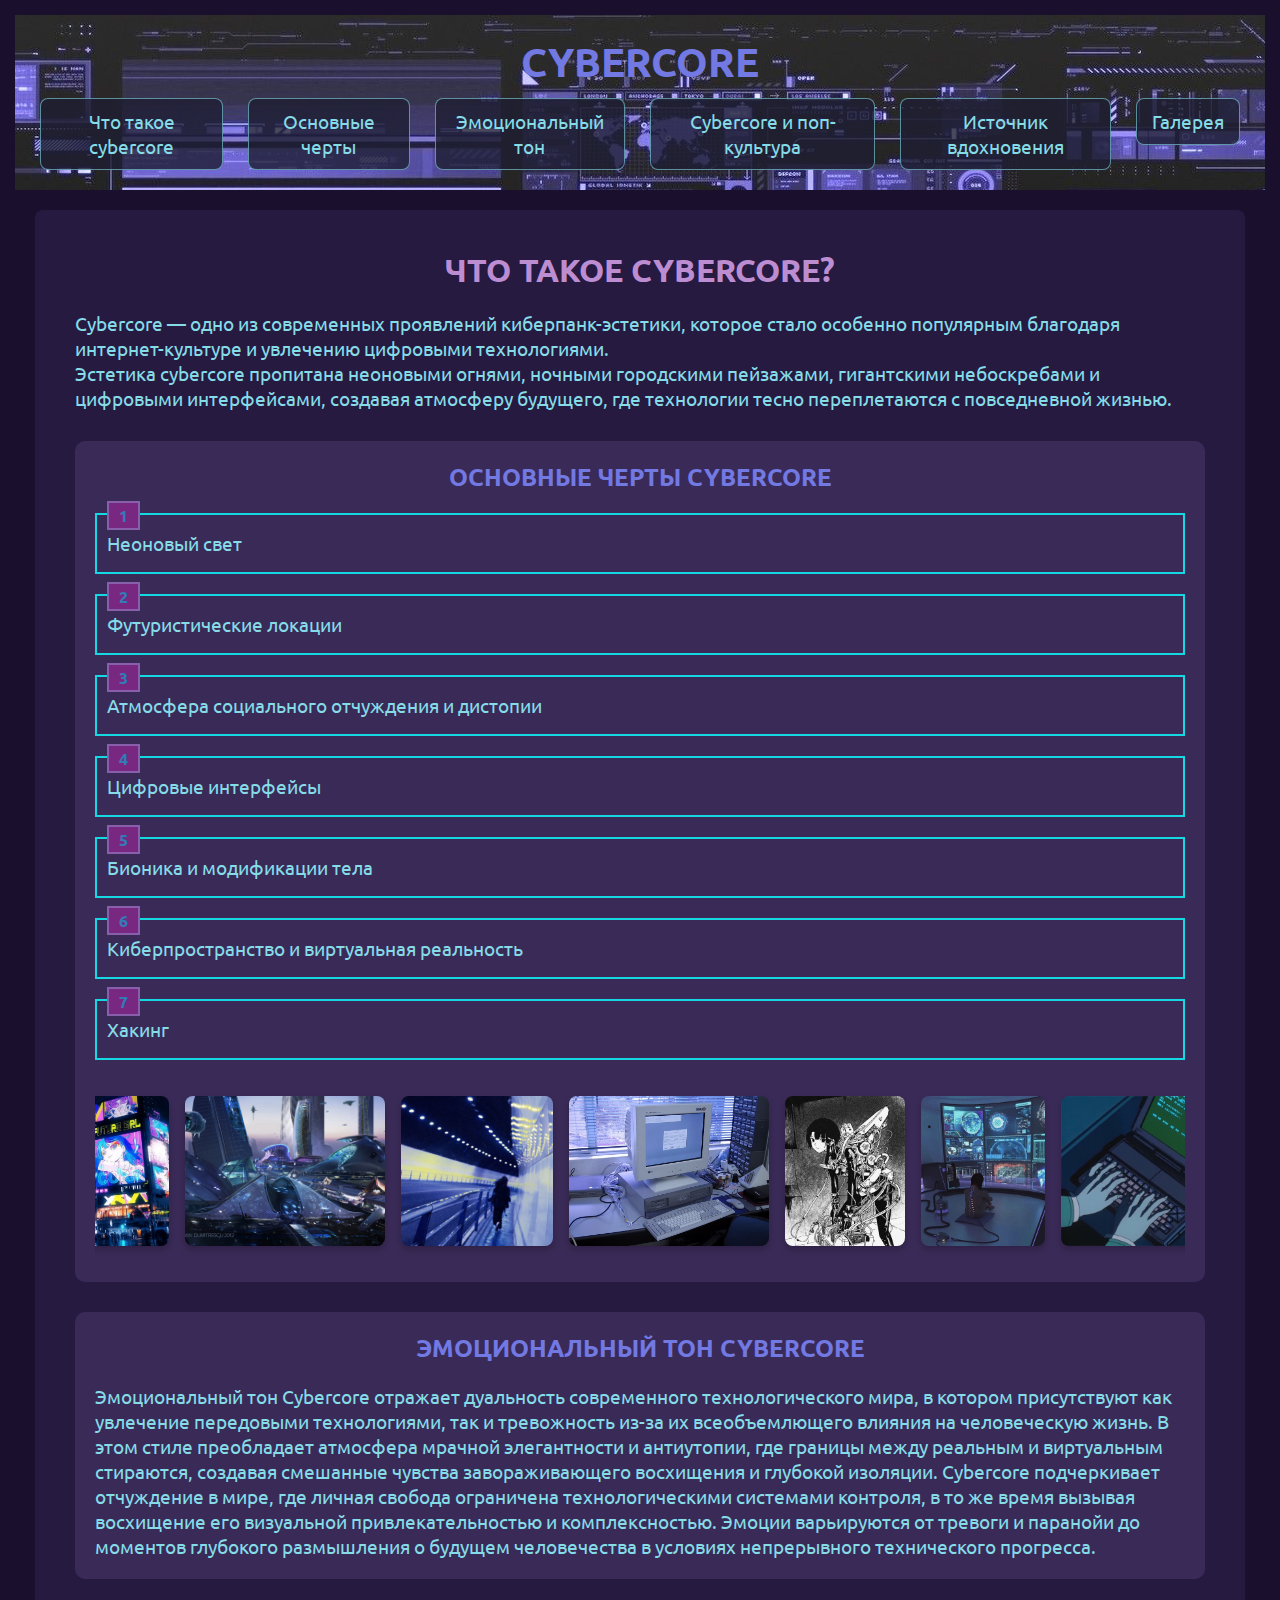
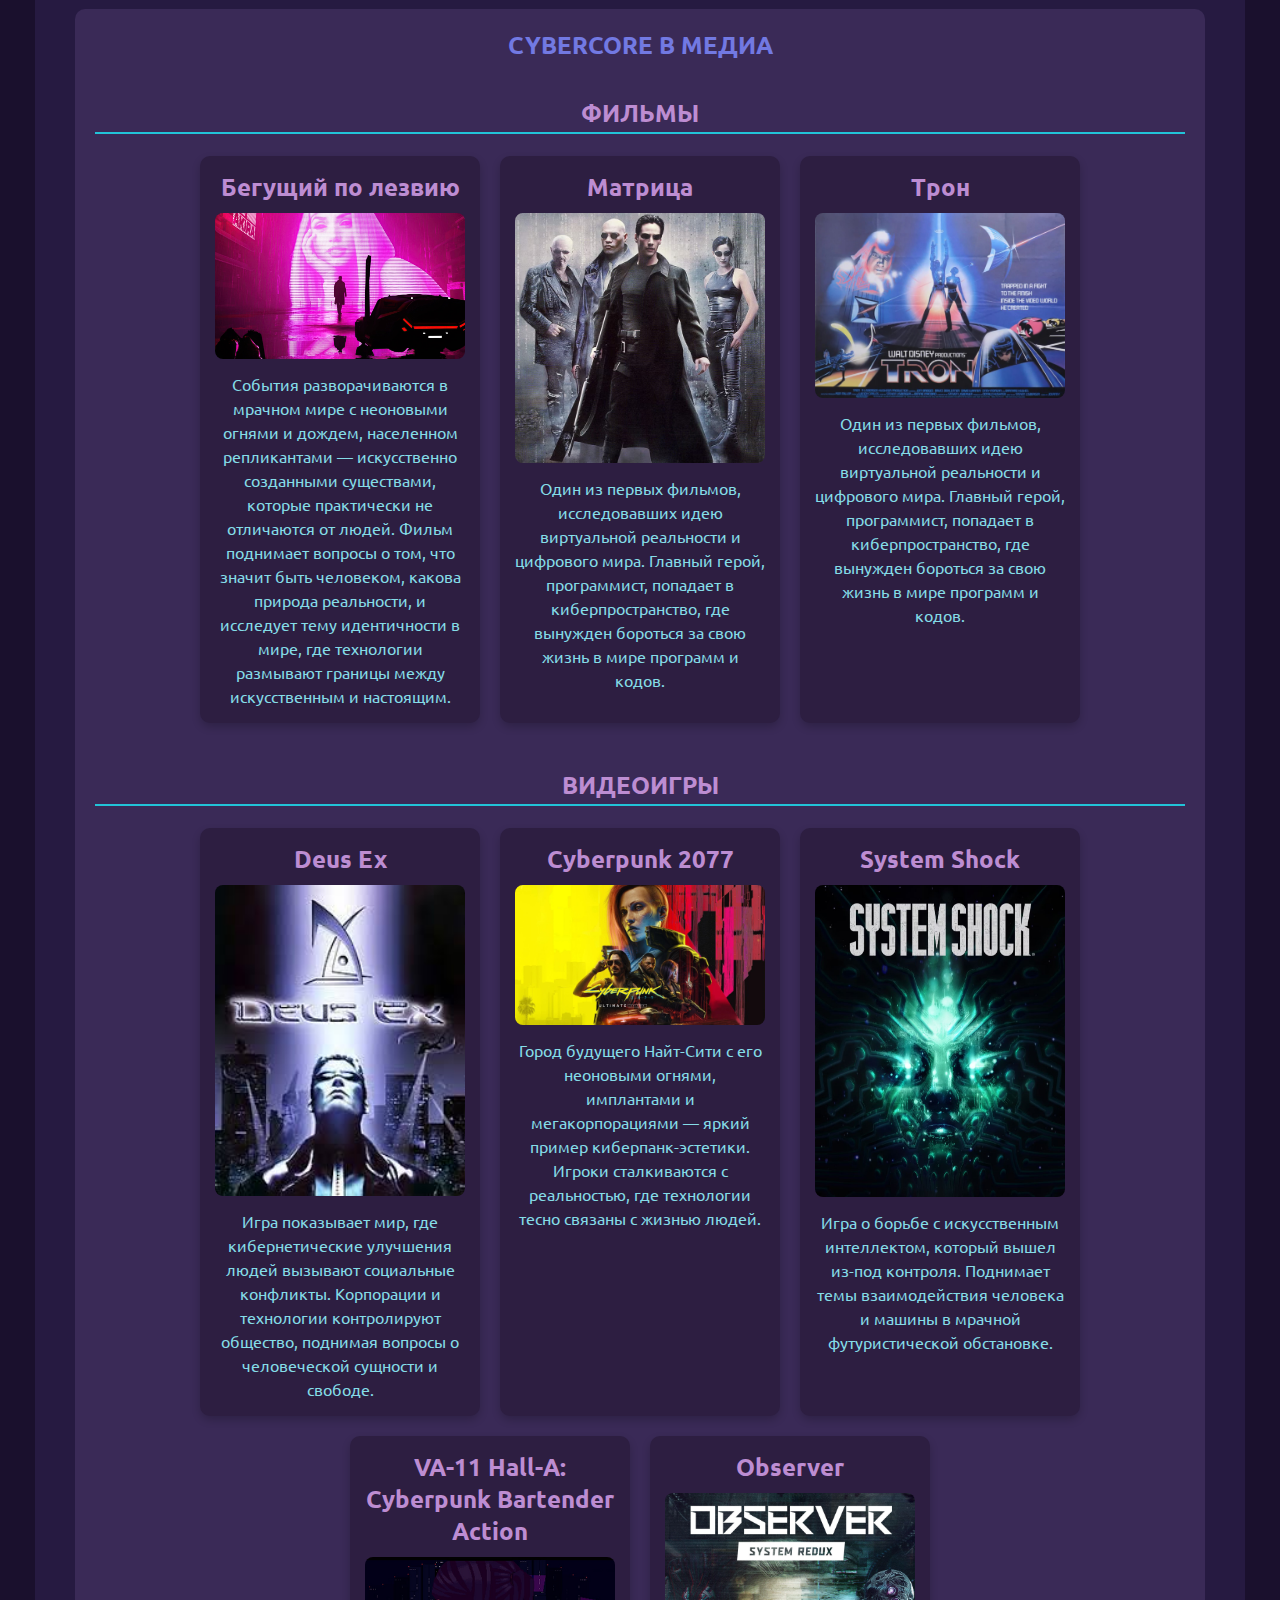
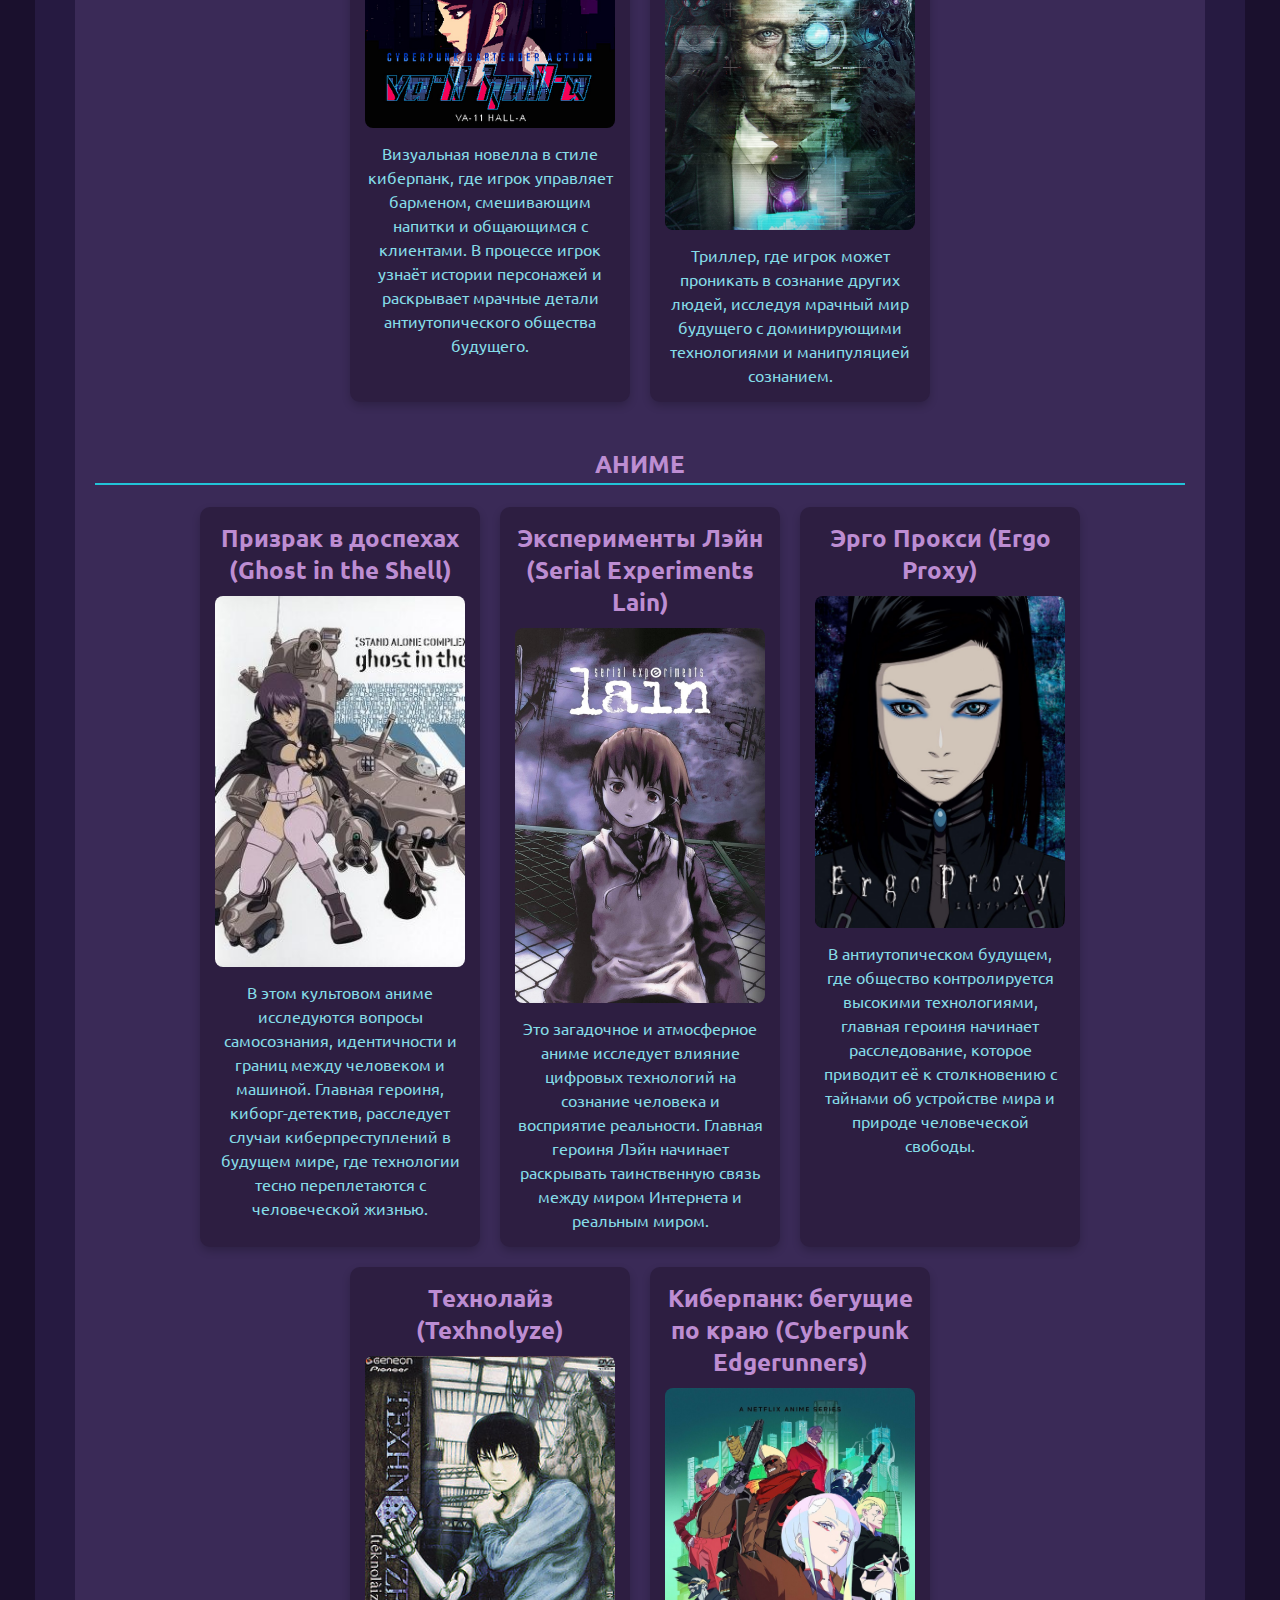
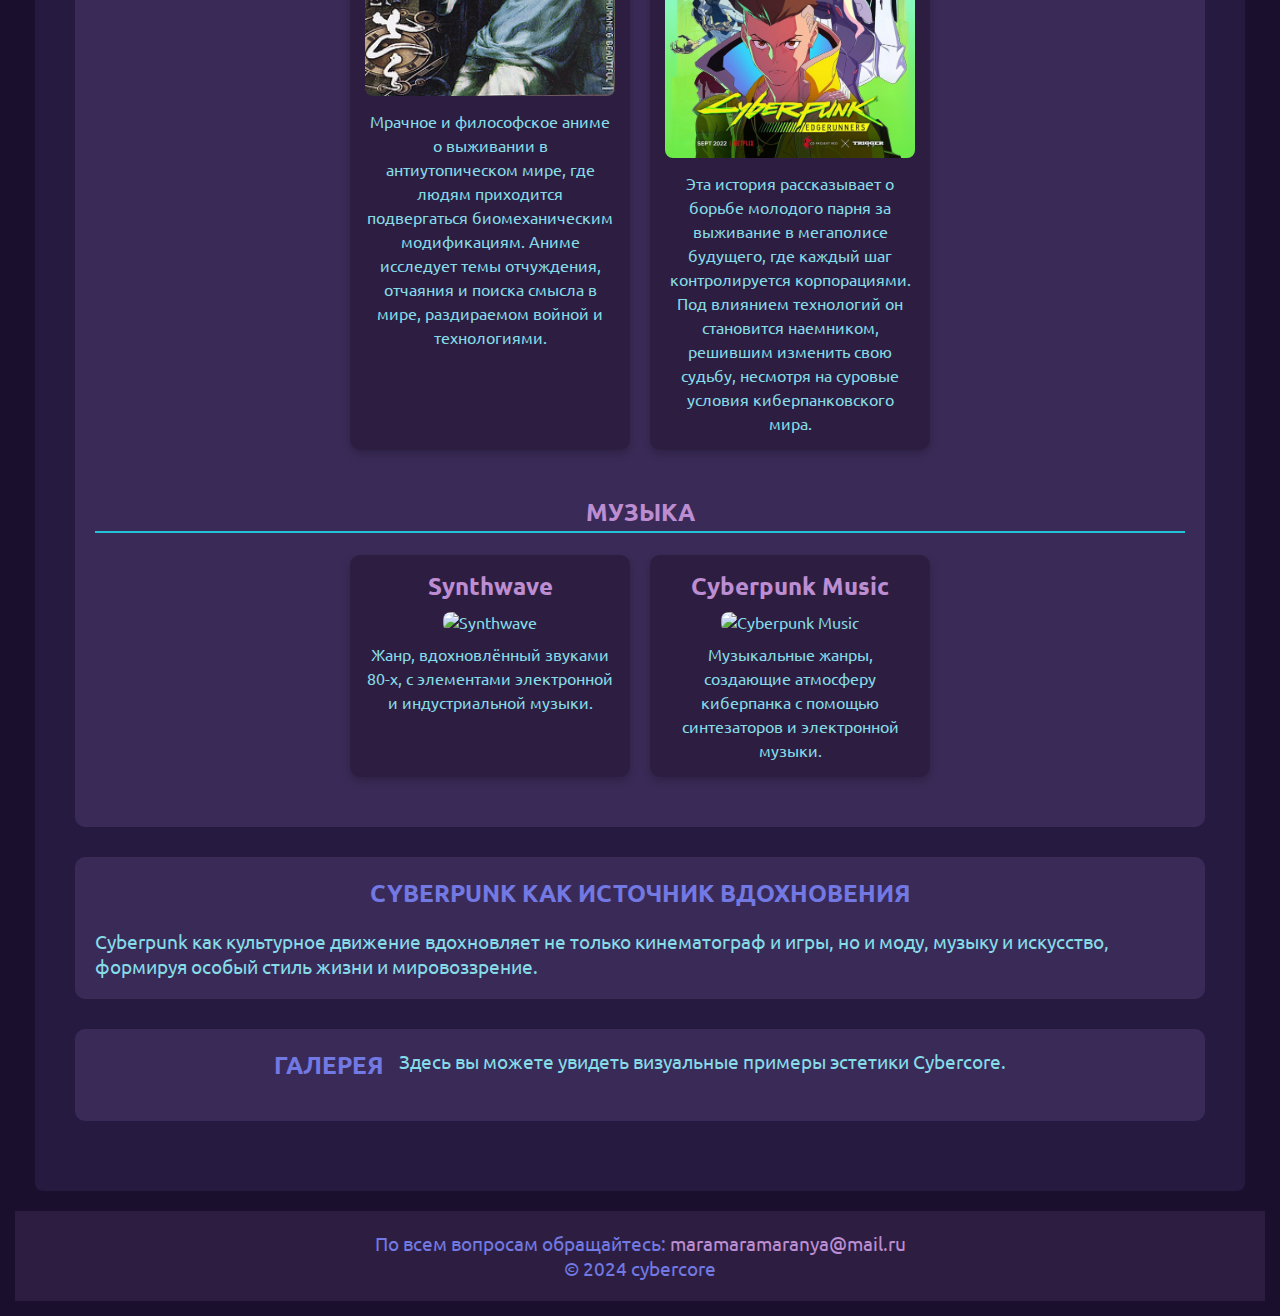
==== indexx.html @ 596e8dfe "Описание ваших изменений" ====
<!DOCTYPE html>
<html lang="ru">

<head>
    <meta charset="UTF-8">
    <meta http-equiv="X-UA-Compatible" content="IE=edge">
    <meta name="viewport" content="width=device-width, initial-scale=1.0">
    <link rel="icon" href="img/icon.ico">
    <link href="https://fonts.googleapis.com/css2?family=Ubuntu:wght@400;700&display=swap&subset=cyrillic" rel="stylesheet">
    <link rel="stylesheet" href="css.css">
    <title>Эстетика Cybercore</title>
</head>

<body>
    <div class="headerBanner">
        <p>CYBERCORE</p>
        <nav>
            <div class="d-flex flex-wrap">
                <ul>
                    <li><a href="#about">Что такое cybercore</a></li>
                    <li><a href="#features">Основные черты</a></li>
                    <li><a href="#emotions">Эмоциональный тон</a></li>
                    <li><a href="#influence">Cybercore и поп-культура</a></li>
                    <li><a href="#inspirator">Источник вдохновения</a></li>
                    <li><a href="#gallery">Галерея</a></li>
                </ul>
            </div>
        </nav>
    </div>

    <main>
        <!-- Описание Cybercore -->
        <header id="about">
            <h1>ЧТО ТАКОЕ CYBERCORE?</h1>
            <p>Cybercore — одно из современных проявлений киберпанк-эстетики, которое стало особенно популярным благодаря интернет-культуре и увлечению цифровыми технологиями.</p>
            <p>Эстетика cybercore пропитана неоновыми огнями, ночными городскими пейзажами, гигантскими небоскребами и цифровыми интерфейсами, создавая атмосферу будущего, где технологии тесно переплетаются с повседневной жизнью.</p>
        </header>

        <!-- Основные черты Cybercore -->
        <section id="features">
            <h2>ОСНОВНЫЕ ЧЕРТЫ CYBERCORE</h2>
            <ul class="feats">
                <li>Неоновый свет</li>
                <li>Футуристические локации</li>
                <li>Атмосфера социального отчуждения и дистопии</li>
                <li>Цифровые интерфейсы</li>
                <li>Бионика и модификации тела</li>
                <li>Киберпространство и виртуальная реальность</li>
                <li>Хакинг</li>
            </ul>
            <div class="image-slider">
                <img src="img/neons.jpg" alt="Неоновый свет">
                <img src="img/futlocs.jpg" alt="Футуристические локации">
                <img src="img/lone.jpg" alt="Социальное отчуждение">
                <img src="img/digitals.jpg" alt="Цифровой интерфейс">
                <img src="img/mods.jpg" alt="Бионика">
                <img src="img/cyberreality.jpg" alt="Киберпространство">
                <img src="img/hack.gif" alt="Хакинг">
            </div>
        </section>

        <!-- Эмоциональный тон Cybercore -->
        <section id="emotions">
            <h2>ЭМОЦИОНАЛЬНЫЙ ТОН CYBERCORE</h2>
            <p>Эмоциональный тон Cybercore отражает дуальность современного технологического мира, в котором присутствуют как увлечение передовыми технологиями, так и тревожность из-за их всеобъемлющего влияния на человеческую жизнь. В этом стиле преобладает атмосфера мрачной элегантности и антиутопии, где границы между реальным и виртуальным стираются, создавая смешанные чувства завораживающего восхищения и глубокой изоляции. Cybercore подчеркивает отчуждение в мире, где личная свобода ограничена технологическими системами контроля, в то же время вызывая восхищение его визуальной привлекательностью и комплексностью. Эмоции варьируются от тревоги и паранойи до моментов глубокого размышления о будущем человечества в условиях непрерывного технического прогресса.</p>
        </section>

        <!-- Cybercore и поп-культура -->
        <section id="influence">
            <h2>CYBERCORE В МЕДИА</h2>
            
            <!-- Раздел Фильмы -->
            <div class="category">
                <h3>ФИЛЬМЫ</h3>
                <div class="cards-container">
                    <div class="card">
                        <h4>Бегущий по лезвию</h4>
                        <img src="img/pic5.jpg" alt="Бегущий по лезвию">
                        <p>События разворачиваются в мрачном мире с неоновыми огнями и дождем, населенном репликантами — искусственно созданными существами, которые практически не отличаются от людей. Фильм поднимает вопросы о том, что значит быть человеком, какова природа реальности, и исследует тему идентичности в мире, где технологии размывают границы между искусственным и настоящим.</p>
                    </div>
                    <div class="card">
                        <h4>Матрица</h4>
                        <img src="img/matrix.jpg" alt="Матрица">
                        <p>Один из первых фильмов, исследовавших идею виртуальной реальности и цифрового мира. Главный герой, программист, попадает в киберпространство, где вынужден бороться за свою жизнь в мире программ и кодов.</p>
                    </div>
                    <div class="card">
                        <h4>Трон</h4>
                        <img src="img/tron.jpg" alt="Трон">
                        <p>Один из первых фильмов, исследовавших идею виртуальной реальности и цифрового мира. Главный герой, программист, попадает в киберпространство, где вынужден бороться за свою жизнь в мире программ и кодов.</p>
                    </div>
                </div>    
            </div>
        
            <!-- Раздел Видеоигры -->
            <div class="category">
                <h3>ВИДЕОИГРЫ</h3>
                <div class="cards-container">
                    <div class="card">
                        <h4>Deus Ex</h4>
                        <img src="img/deusex.jpg" alt="Deus Ex">
                        <p>Игра показывает мир, где кибернетические улучшения людей вызывают социальные конфликты. Корпорации и технологии контролируют общество, поднимая вопросы о человеческой сущности и свободе.</p>
                    </div>
                    <div class="card">
                        <h4>Cyberpunk 2077</h4>
                        <img src="img/cyberpunk.jpg" alt="Cyberpunk 2077">
                        <p>Город будущего Найт-Сити с его неоновыми огнями, имплантами и мегакорпорациями — яркий пример киберпанк-эстетики. Игроки сталкиваются с реальностью, где технологии тесно связаны с жизнью людей.</p>
                    </div>
                    <div class="card">
                        <h4>System Shock</h4>
                        <img src="img/systemshock.jpg" alt="System Shock">
                        <p>Игра о борьбе с искусственным интеллектом, который вышел из-под контроля. Поднимает темы взаимодействия человека и машины в мрачной футуристической обстановке.</p>
                    </div>
                    <div class="card">
                        <h4>VA-11 Hall-A: Cyberpunk Bartender Action</h4>
                        <img src="img/VA-11_HALL-A_logo.png" alt="VA-11 Hall-A">
                        <p>Визуальная новелла в стиле киберпанк, где игрок управляет барменом, смешивающим напитки и общающимся с клиентами. В процессе игрок узнаёт истории персонажей и раскрывает мрачные детали антиутопического общества будущего.</p>
                    </div>
                    <div class="card">
                        <h4>Observer</h4>
                        <img src="img/observer.jpg" alt="Observer">
                        <p>Триллер, где игрок может проникать в сознание других людей, исследуя мрачный мир будущего с доминирующими технологиями и манипуляцией сознанием.</p>
                    </div>
                </div>    
            </div>
        
            <!-- Раздел Аниме -->
            <div class="category">
                <h3>АНИМЕ</h3>
                <div class="cards-container">
                    <div class="card">
                        <h4>Призрак в доспехах (Ghost in the Shell)</h4>
                        <img src="img/ghost.jpeg" alt="Призрак в доспехах">
                        <p>В этом культовом аниме исследуются вопросы самосознания, идентичности и границ между человеком и машиной. Главная героиня, киборг-детектив, расследует случаи киберпреступлений в будущем мире, где технологии тесно переплетаются с человеческой жизнью.</p>
                    </div>
                    <div class="card">
                        <h4>Эксперименты Лэйн (Serial Experiments Lain)</h4>
                        <img src="img/lain.jpg" alt="Эксперименты Лэйн">
                        <p>Это загадочное и атмосферное аниме исследует влияние цифровых технологий на сознание человека и восприятие реальности. Главная героиня Лэйн начинает раскрывать таинственную связь между миром Интернета и реальным миром.</p>
                    </div>
                    <div class="card">
                        <h4>Эрго Прокси (Ergo Proxy)</h4>
                        <img src="img/ergoproxy.jpg" alt="Эрго Прокси">
                        <p>В антиутопическом будущем, где общество контролируется высокими технологиями, главная героиня начинает расследование, которое приводит её к столкновению с тайнами об устройстве мира и природе человеческой свободы.</p>
                    </div>
                    <div class="card">
                        <h4>Технолайз (Texhnolyze)</h4>
                        <img src="img/Texhnolyze.jpg" alt="Технолайз">
                        <p>Мрачное и философское аниме о выживании в антиутопическом мире, где людям приходится подвергаться биомеханическим модификациям. Аниме исследует темы отчуждения, отчаяния и поиска смысла в мире, раздираемом войной и технологиями.</p>
                    </div>
                    <div class="card">
                        <h4>Киберпанк: бегущие по краю (Cyberpunk Edgerunners)</h4>
                        <img src="img/Cyberpunkedgerunners.jpg" alt="Cyberpunk Edgerunners">
                        <p>Эта история рассказывает о борьбе молодого парня за выживание в мегаполисе будущего, где каждый шаг контролируется корпорациями. Под влиянием технологий он становится наемником, решившим изменить свою судьбу, несмотря на суровые условия киберпанковского мира.</p>
                    </div>
                </div>    
            </div>
        
            <!-- Раздел Музыка -->
            <div class="category">
                <h3>МУЗЫКА</h3>
                <div class="cards-container">
                    <div class="card">
                        <h4>Synthwave</h4>
                        <img src="path/to/synthwave.jpg" alt="Synthwave">
                        <p>Жанр, вдохновлённый звуками 80-х, с элементами электронной и индустриальной музыки.</p>
                    </div>
                    <div class="card">
                        <h4>Cyberpunk Music</h4>
                        <img src="path/to/cyberpunk_music.jpg" alt="Cyberpunk Music">
                        <p>Музыкальные жанры, создающие атмосферу киберпанка с помощью синтезаторов и электронной музыки.</p>
                    </div>
                </div>    
            </div>
        </section>
        

        <!-- Источник вдохновения -->
        <section id="inspirator">
            <h2>CYBERPUNK КАК ИСТОЧНИК ВДОХНОВЕНИЯ</h2>
            <p>Cyberpunk как культурное движение вдохновляет не только кинематограф и игры, но и моду, музыку и искусство, формируя особый стиль жизни и мировоззрение.</p>
        </section>

        <!-- Галерея -->
        <section id="gallery">
            <h2>ГАЛЕРЕЯ</h2>
            <p>Здесь вы можете увидеть визуальные примеры эстетики Cybercore.</p>
        </section>
    </main>

    <footer>
        <p>По всем вопросам обращайтесь: <a href="mailto:maramaramaranya@mail.ru">maramaramaranya@mail.ru</a></p>
        <p>&copy; 2024 cybercore</p>
    </footer>
</body>

</html>
---- css.css ----
/* Основные стили для страницы */
    * {
        margin: 0;
        padding: 0;
        box-sizing: border-box;
        
    }

    body {
        font: normal normal normal 100% monospace;
        
        color: rgb(133, 220, 231); /* Основной цвет текста */
        background-color: rgb(26, 16, 45); /* Фон страницы */
        margin: 15px;
        padding: 0;
        vertical-align: initial;
        font-family: 'Ubuntu', sans-serif;
        
    }

    p {
        font-size: 1.2rem;
    }

    li {
        font-size: 1.2rem; 

    }

    /* Стили для ссылок */
    a {
        color: rgb(114, 121, 226); /* Основной цвет ссылки */
        text-decoration: none;
    }

    a:visited {
        color: rgb(87, 104, 125); /* Цвет посещенной ссылки */
    }

    a:hover {
        color: rgb(189, 141, 210); /* Цвет ссылки при наведении */
    }

    a:active {
        color: rgb(207, 207, 207); /* Цвет активной ссылки */
    }

    /* Стили для header и nav */
    .headerBanner {
        background-color: rgb(45, 30, 65); /* Темный фон для баннера */
        padding: 20px;
        text-align: center;
        color: rgb(114, 121, 226); /* Цвет текста баннера для соответствия вашим цветам */
        background-image: url("img/pic4.jpg");
    }

    .headerBanner p {
        font-size: 2.5rem;
        font-weight: bold;
        margin-bottom: 10px;
    }

    nav {
        margin-top: 10px;
    }

    nav ul {
        display: flex;
        justify-content: center;
        list-style: none;
        gap: 15px;
    }

    nav ul li a {
        background-color: rgba(30, 30, 50, 0.8);
        border: 1px solid rgba(133, 220, 231, 0.6); /* Цвет и прозрачность рамки */
        padding: 10px 15px;
        border-radius: 8px;
        color: rgb(133, 220, 231);
        text-decoration: none;
        margin: 0 5px;
        display: inline-block;
        transition: border-color 0.3s ease, color 0.3s ease;
    }

    nav ul li a:hover {
        border-color: rgb(189, 141, 210); /* Цвет рамки при наведении */
        color: rgb(189, 141, 210); /* Цвет текста при наведении */
    }


    /* Стили для основного контента */
    main {
        padding: 40px;
        background-color: rgb(38, 26, 65); /* Фон основного контента */
        border-radius: 8px;
        margin: 20px;
    }

    /* Стили для заголовков */
    h1, h2 {
        color: rgb(189, 141, 210); /* Цвет заголовков */
        text-align: center;
        margin-bottom: 20px;
    }

    /* Основной раздел */
    section {
        margin: 30px 0;
        padding: 20px;
        background-color: rgb(58, 42, 87); /* Цвет фона для секций */
        border-radius: 10px;
    }

    section h2, article h3 {
        color: rgb(114, 121, 226); /* Цвет заголовков внутри секций */
    }

    section ul, article ul {
        list-style: none;
        padding-left: 20px;
    }

    section ul li, article ul li {
        margin: 10px 0;
        position: relative;
        padding-left: 15px;
        
    }

    .image-slider {
        display: flex;
        justify-content: center; /* Центрирование изображений */
        align-items: center; /* Центрирование по вертикали */
        overflow-x: auto;
        gap: 1rem;
        padding: 1rem 0;
        scroll-behavior: smooth;
    }


    .image-slider img {
        width: 200px; /* Размер каждого изображения */
        height: 150px;
        object-fit: cover; /* Обрезка изображения для заполнения блока */
        border-radius: 8px; /* Сглаживание углов */
        box-shadow: 0 4px 6px rgba(0, 0, 0, 0.2); /* Тень для эстетики */
        transition: transform 0.3s ease; /* Эффект наведения */
    }

    .image-slider img:hover {
        transform: scale(1.1); /* Увеличение при наведении */
    }

    .feats {
        margin: 20px 0 0;
        padding:0;
        list-style: none;
        counter-reset: li;
    }
    .feats li {
        border: 2px solid #15d8e2;

        position: relative;
        margin-bottom: 20px;
        padding: 16px 10px;
    }
    .feats li:hover {
        z-index: 1;
    }
    .feats li:before {
        border: 2px solid #875fab;
        position: absolute;
        top: -14px;
        padding: 2px 10px;
        font-size: 16px;
        font-weight: bold;
        color: #337AB7;
        background: #792881;
        counter-increment: li;
        content: counter(li);
        -webkit-transition-duration: 0.3s;
        transition-duration: 0.3s;
    }
    .feats li:hover:before {
        background: #b683bd;
        color: #ffffff;
        -webkit-transform: translate(-12px, 0);
        -ms-transform: translate(-12px, 0);
        -o-transform: translate(-12px, 0);
        transform: translate(-12px, 0);
    }
    .feats li:after {
        content: "";
        position: absolute;
        -webkit-transition-duration: 0.4s;
        transition-duration: 0.4s;
        -webkit-transition-property: width;
        transition-property: width;
        z-index: -1;
        background: #6a4ddf53;
        height: 100%;
        left: 0;
        top: 0;
        width: 0;
    }
    .feats li:hover:after {
        width: 100%;
    }



    details summary {
        cursor: pointer;
        font-weight: bold;
    }

    details p {
        margin-top: 0.5em;
    }


    /* Статьи внутри разделов */
    article {
        margin: 20px 0;
    }

    /* Общий стиль категории */
    .category {
        display: flex;
        flex-wrap: wrap;
        flex-direction: column;
        gap: 20px; /* Расстояние между карточками */
        justify-content: center;
        margin-bottom: 30px;
    }

    .category h3 {
        font-size: 1.5rem; /* Увеличьте значение по необходимости */
        font-weight: bold; /* Сделайте текст более жирным */
        color: rgb(189, 141, 210); /* Цвет, чтобы выделить его */
        text-align: center; /* Отступ, чтобы отделить заголовок от карточек */
        margin-top: 1rem;
        margin-bottom: 0.1rem;
        border-bottom: 2px solid #22c3d8; /* Линия под заголовком */
        padding-bottom: 0.2rem;
    }

    .category .cards-container {
        display: flex;
        flex-wrap: wrap;
        gap: 20px;
        justify-content: center;
    }

    /* Карточки внутри категории */
    .category .card {
        background-color: rgb(45, 30, 65);
        color: rgb(133, 220, 231);
        border-radius: 10px;
        width: 280px;
        padding: 15px;
        box-shadow: 0 4px 8px rgba(0, 0, 0, 0.2);
        text-align: center;
        transition: transform 0.3s, box-shadow 0.3s;
    }

    .category .card:hover {
        transform: scale(1.05);
        box-shadow: 0 6px 12px rgba(0, 0, 0, 0.4);
    }

    .category .card h4 {
        font-size: 1.5rem;
        color: rgb(189, 141, 210);
        margin-bottom: 10px;
    }

    .category .card img {
        width: 100%;
        height: auto;
        border-radius: 8px;
        margin-bottom: 10px;
    }

    .category .card p {
        font-size: 1rem;
        line-height: 1.5;
    }

    /* Адаптивность */
    @media (max-width: 768px) {
        .category {
            flex-direction: column;
            align-items: center;
        }

        .category .card {
            width: 90%; /* Занимает почти всю ширину экрана */
        }
    }



    /* Галерея */
    #gallery {
        display: flex;
        flex-wrap: wrap;
        justify-content: center;
        gap: 15px;
    }

    #gallery img {
        width: 200px;
        height: 200px;
        object-fit: cover;
        border-radius: 8px;
        transition: transform 0.3s;
    }

    #gallery img:hover {
        transform: scale(1.1);
        filter: brightness(1.2);
    }

    /* Стили для footer */
    footer {
        text-align: center;
        padding: 20px;
        background-color: rgb(45, 30, 65);
        color: rgb(114, 121, 226);
    }

    footer a {
        color: rgb(189, 141, 210);
    }

    footer a:hover {
        text-decoration: underline;
    }

    /* Адаптивные стили */
    @media (max-width: 1200px) {
        .headerBanner p {
            font-size: 2rem;
        }

        main {
            padding: 20px;
        }
    }

    @media (max-width: 768px) {
        nav ul {
            flex-direction: column;
            align-items: center;
        }

        nav ul li {
            margin: 5px 0;
        }

        .headerBanner p {
            font-size: 1.8rem;
        }

        section {
            padding: 15px;
        }

        #gallery img {
            width: 150px;
            height: 150px;
        }
    }

    @media (max-width: 480px) {
        .headerBanner p {
            font-size: 1.5rem;
        }

        main {
            padding: 15px;
        }

        #gallery img {
            width: 120px;
            height: 120px;
        }
    }
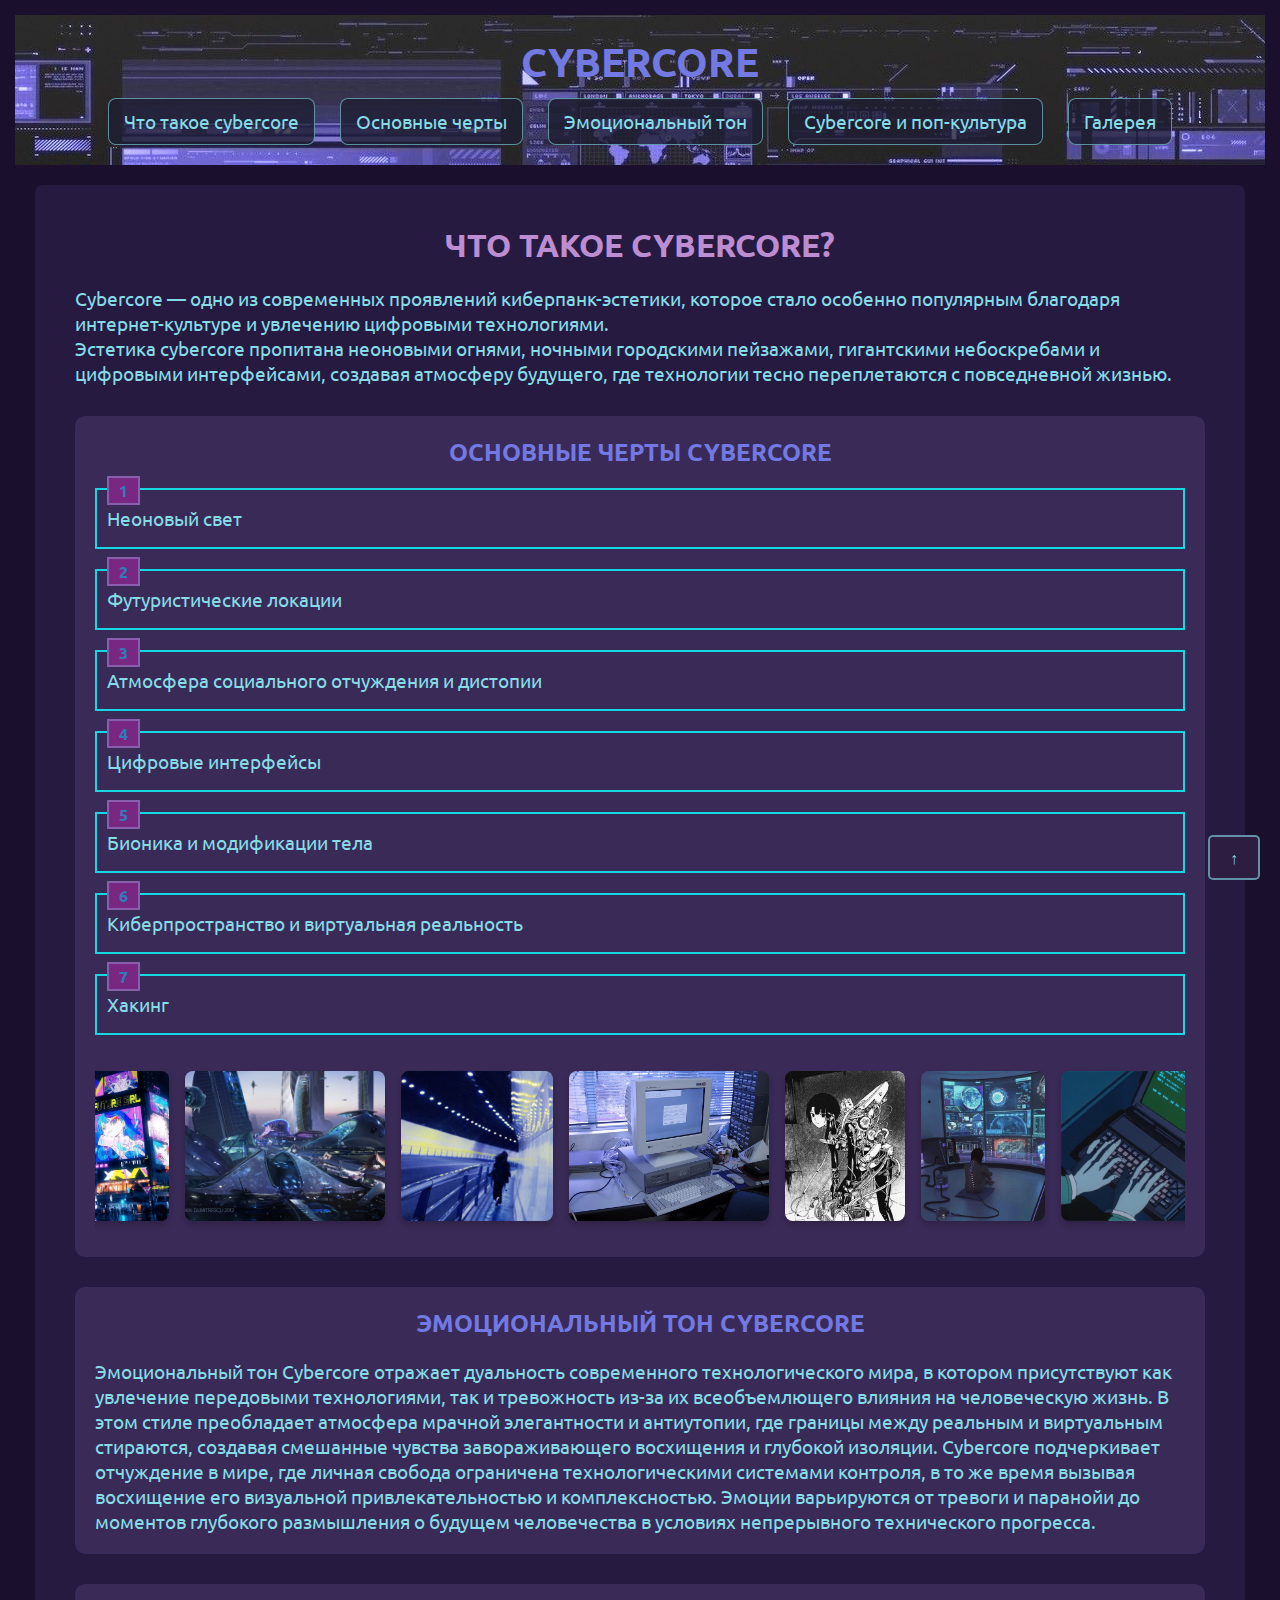
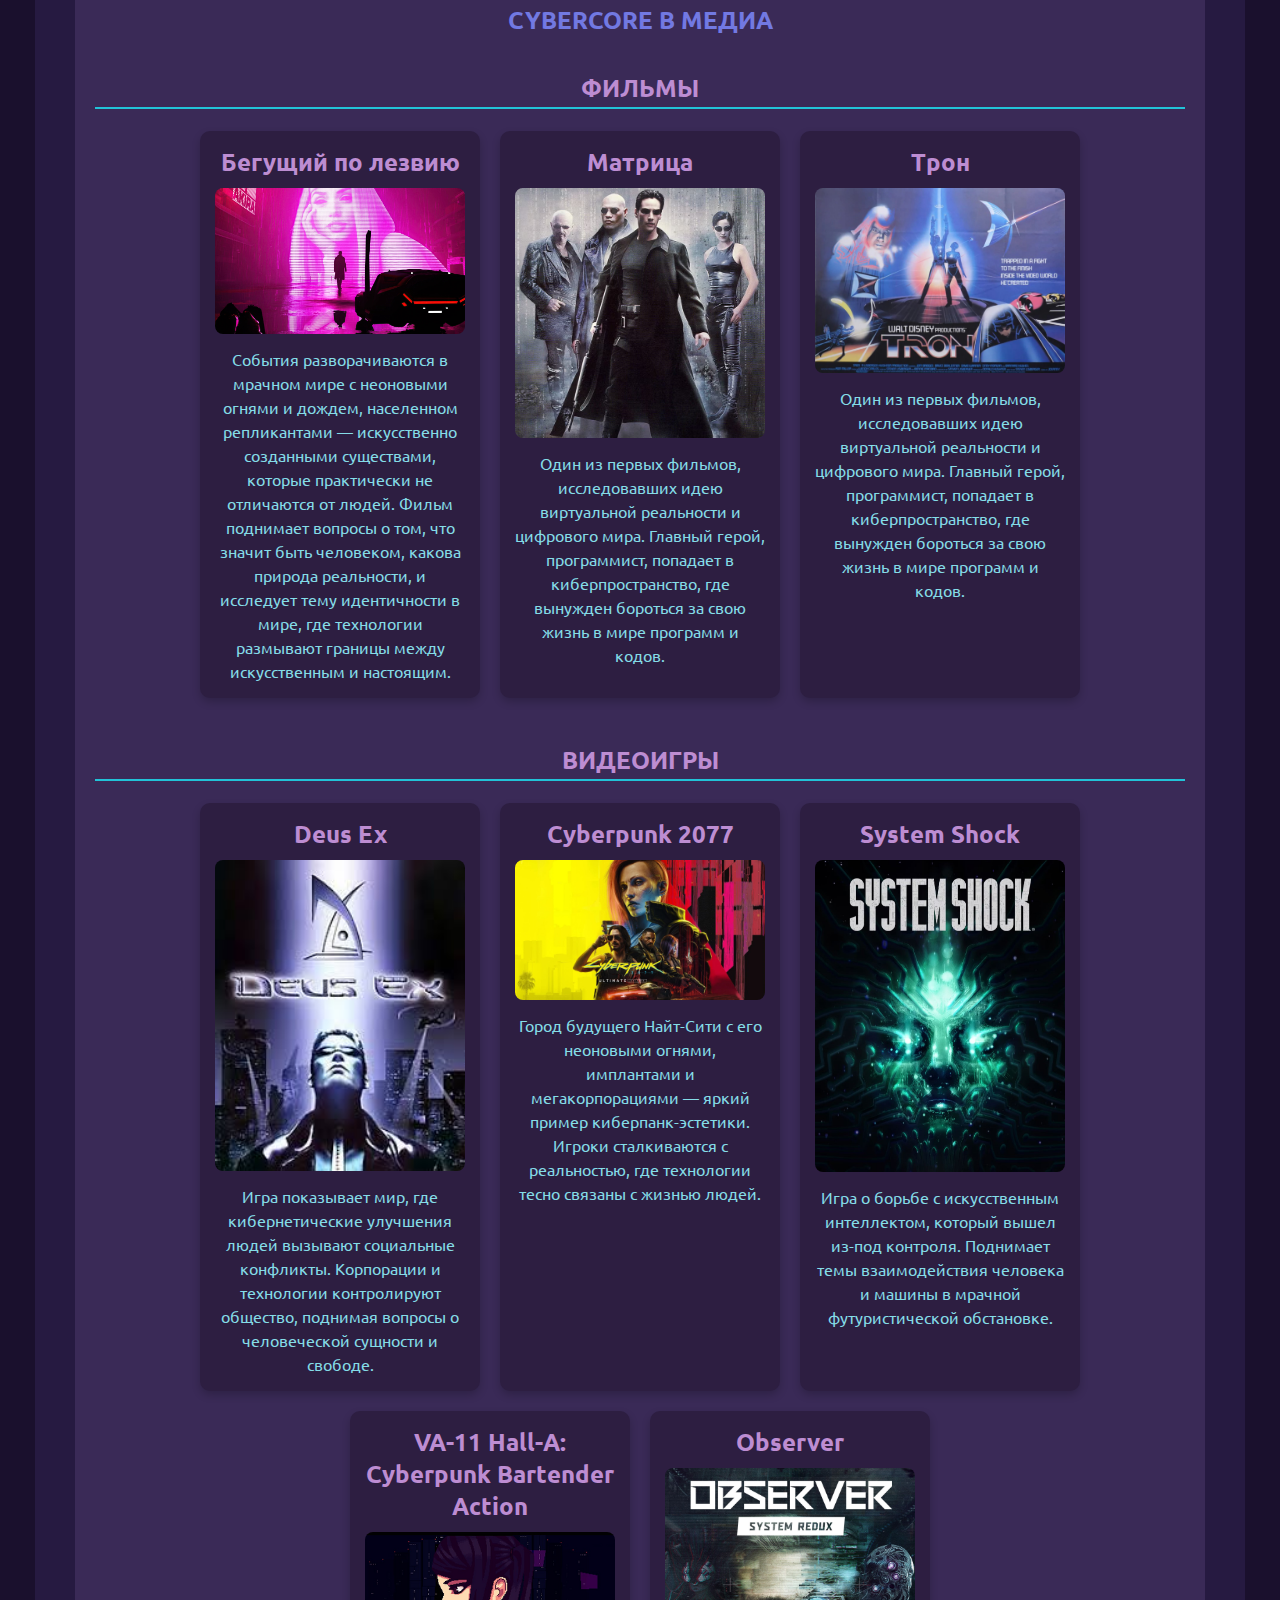
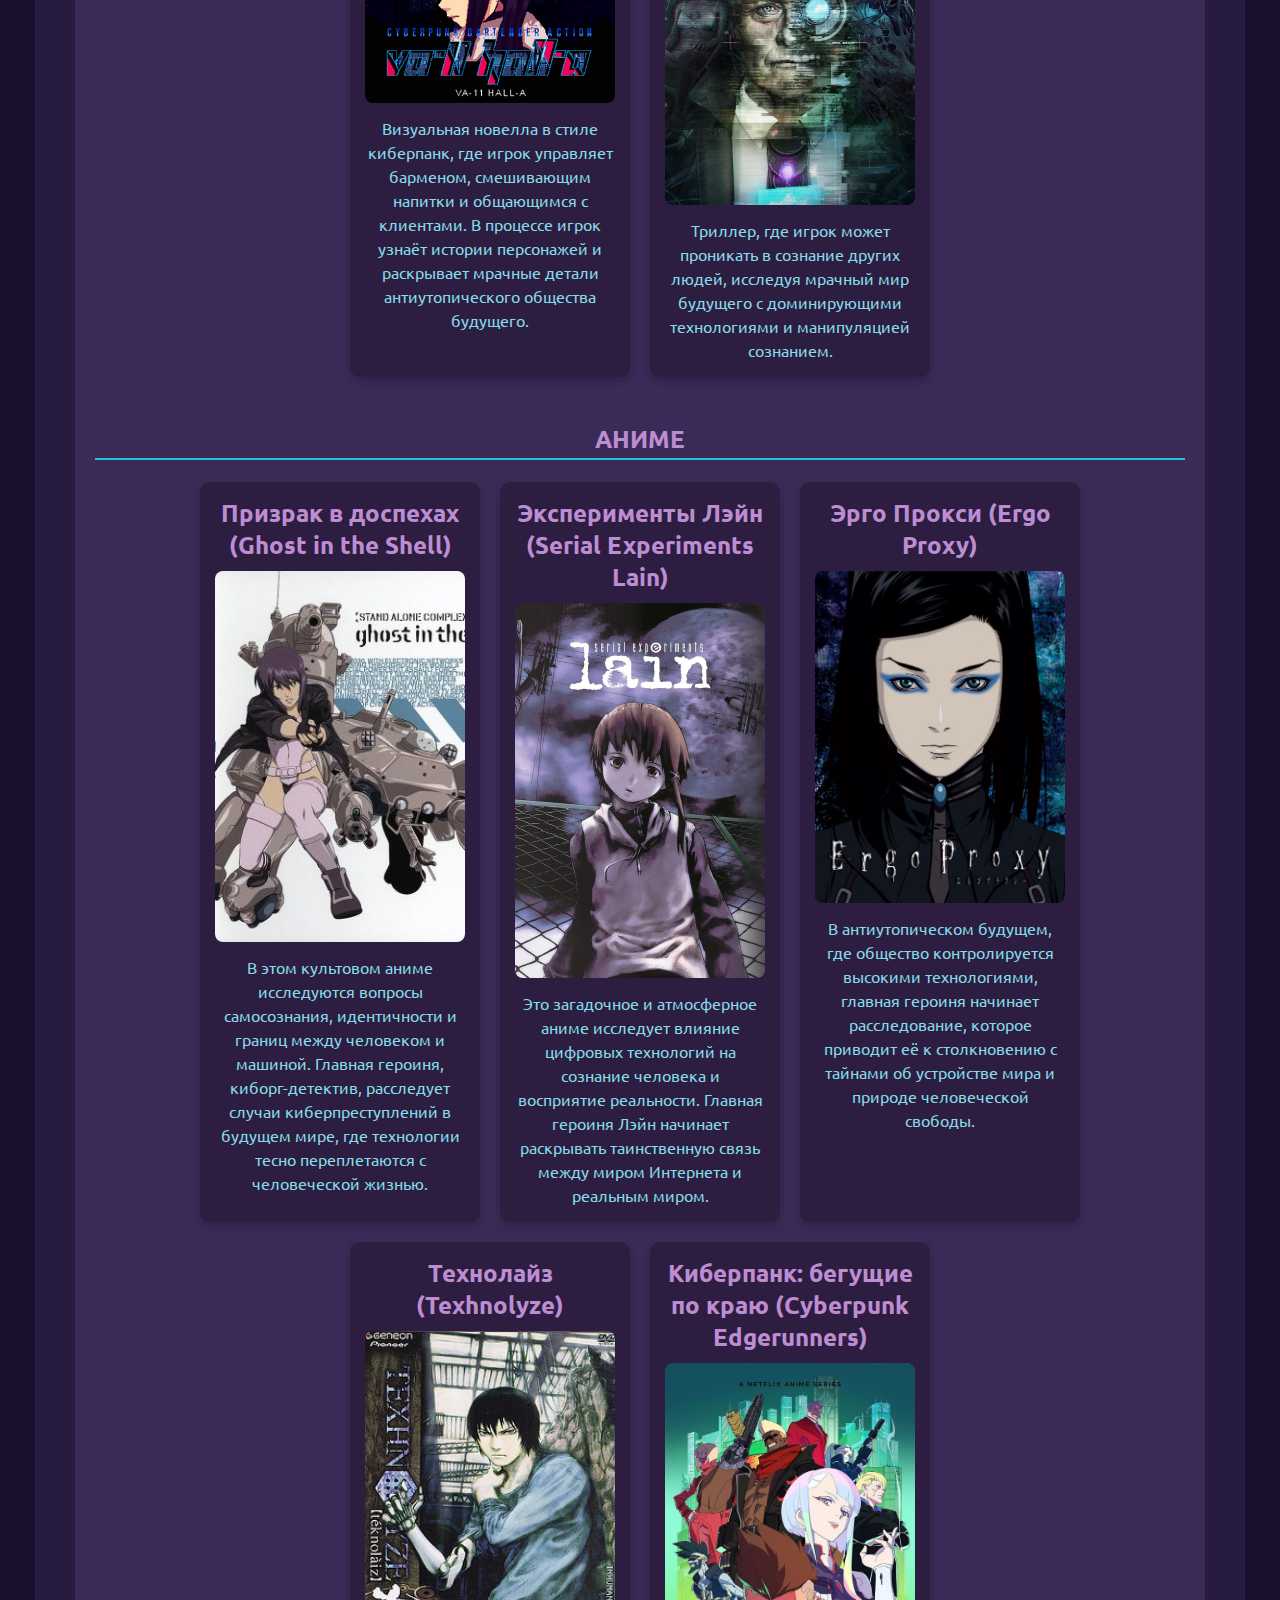
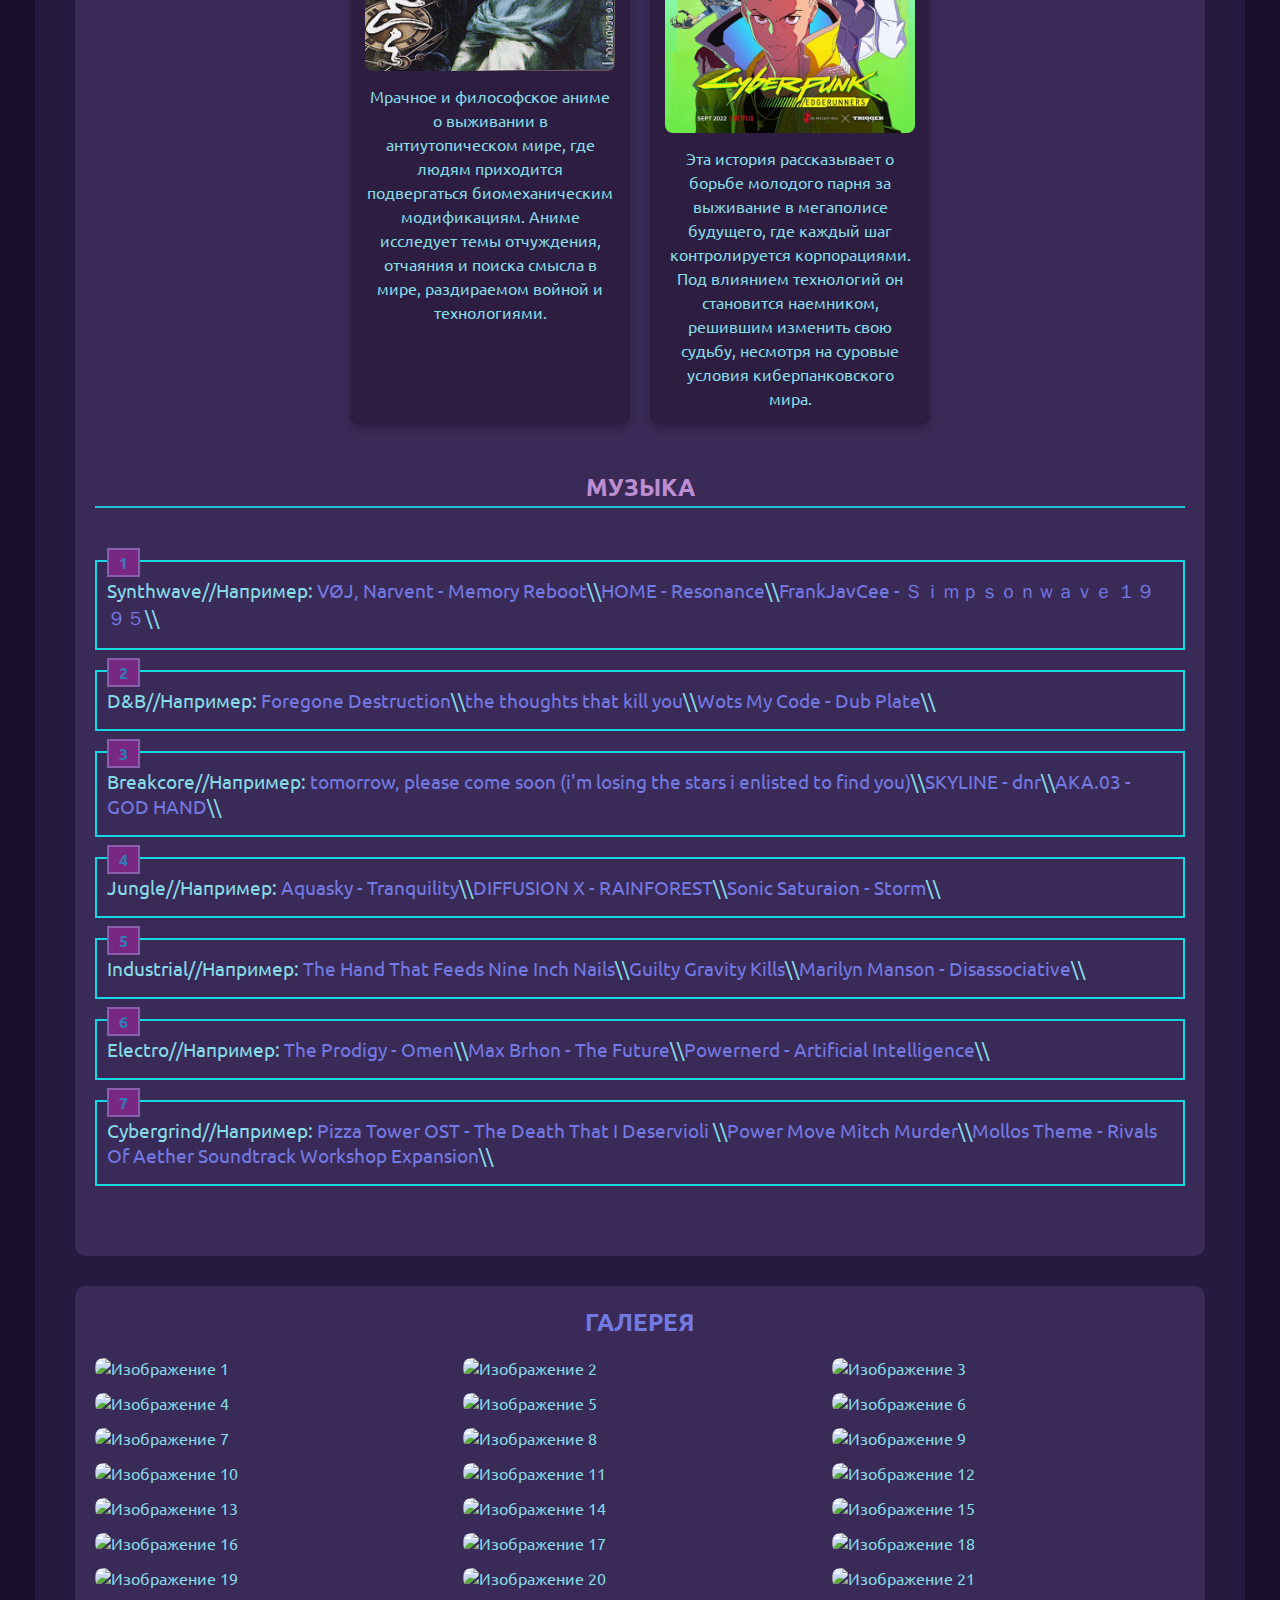
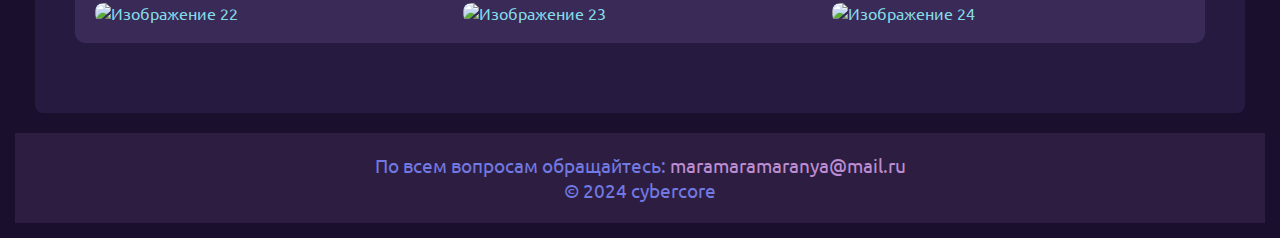
==== commit bf93c0d6: "ВСЕЕЕЕ" ====
--- a/indexx.html
+++ b/indexx.html
@@ -13,6 +13,7 @@
 
 <body>
     <div class="headerBanner">
+        <div id="top"></div>
         <p>CYBERCORE</p>
         <nav>
             <div class="d-flex flex-wrap">
@@ -21,7 +22,6 @@
                     <li><a href="#features">Основные черты</a></li>
                     <li><a href="#emotions">Эмоциональный тон</a></li>
                     <li><a href="#influence">Cybercore и поп-культура</a></li>
-                    <li><a href="#inspirator">Источник вдохновения</a></li>
                     <li><a href="#gallery">Галерея</a></li>
                 </ul>
             </div>
@@ -158,32 +158,47 @@
             <!-- Раздел Музыка -->
             <div class="category">
                 <h3>МУЗЫКА</h3>
-                <div class="cards-container">
-                    <div class="card">
-                        <h4>Synthwave</h4>
-                        <img src="path/to/synthwave.jpg" alt="Synthwave">
-                        <p>Жанр, вдохновлённый звуками 80-х, с элементами электронной и индустриальной музыки.</p>
-                    </div>
-                    <div class="card">
-                        <h4>Cyberpunk Music</h4>
-                        <img src="path/to/cyberpunk_music.jpg" alt="Cyberpunk Music">
-                        <p>Музыкальные жанры, создающие атмосферу киберпанка с помощью синтезаторов и электронной музыки.</p>
-                    </div>
-                </div>    
-            </div>
-        </section>
-        
-
-        <!-- Источник вдохновения -->
-        <section id="inspirator">
-            <h2>CYBERPUNK КАК ИСТОЧНИК ВДОХНОВЕНИЯ</h2>
-            <p>Cyberpunk как культурное движение вдохновляет не только кинематограф и игры, но и моду, музыку и искусство, формируя особый стиль жизни и мировоззрение.</p>
+                <ul class="feats">
+                    <li>Synthwave//Например: <a href="https://www.youtube.com/watch?v=44UaY-AN6ho" target="_blank">VØJ, Narvent - Memory Reboot</a>\\<a href="https://www.youtube.com/watch?v=8GW6sLrK40k" target="_blank">HOME - Resonance</a>\\<a href="https://www.youtube.com/watch?v=EuVTt-M3IXo" target="_blank">FrankJavCee - Ｓｉｍｐｓｏｎｗａｖｅ １９９５</a>\\</li>
+                    <li>D&B//Например: <a href="https://www.youtube.com/watch?v=i_0G6WPuss4" target="_blank">Foregone Destruction</a>\\<a href="https://www.youtube.com/watch?v=QDKh45ycedQ" target="_blank">the thoughts that kill you</a>\\<a href="https://www.youtube.com/watch?v=5gOLMZVoF1s" target="_blank">Wots My Code - Dub Plate</a>\\</li>
+                    <li>Breakcore//Например: <a href="https://www.youtube.com/watch?v=ZWgpwuLlwnI" target="_blank">tomorrow, please come soon (i'm losing the stars i enlisted to find you)</a>\\<a href="https://www.youtube.com/watch?v=meYRqQwCh-k" target="_blank">SKYLINE - dnr</a>\\<a href="https://www.youtube.com/watch?v=_WvYFni0JQI" target="_blank">AKA.03 - GOD HAND</a>\\</li>
+                    <li>Jungle//Например: <a href="https://www.youtube.com/watch?v=hktfKPIbH70" target="_blank">Aquasky - Tranquility</a>\\<a href="https://www.youtube.com/watch?v=tRFSou1hcaM" target="_blank">DIFFUSION X - RAINFOREST</a>\\<a href="https://youtu.be/ulU8B-FdABA?si=9rSbGBedPxg8V__z&t=3845" target="_blank">Sonic Saturaion - Storm</a>\\</li>
+                    <li>Industrial//Например: <a href="https://youtu.be/21oks06J5Wk?si=qarmQcyOqTOKijJT" target="_blank">The Hand That Feeds Nine Inch Nails</a>\\<a href="https://youtu.be/CRlODmPJ51Y?si=nhAOaRWzoDY8eGil" target="_blank">Guilty Gravity Kills</a>\\<a href="https://www.youtube.com/watch?v=GU4NfOdU3l8" target="_blank">Marilyn Manson - Disassociative</a>\\</li>
+                    <li>Electro//Например: <a href="https://www.youtube.com/watch?v=xMVTKOoy1uk" target="_blank">The Prodigy - Omen</a>\\<a href="https://www.youtube.com/watch?v=dRe_rS19E04" target="_blank">Max Brhon - The Future</a>\\<a href="https://www.youtube.com/watch?v=3K1WU3zc94k" target="_blank">Powernerd - Artificial Intelligence</a>\\</li>
+                    <li>Cybergrind//Например: <a href="https://youtu.be/v8Tj15iSHbM?si=GfYygONV-Psqvk9S" target="_blank">Pizza Tower OST - The Death That I Deservioli </a>\\<a href="https://youtu.be/KR3agNzZe3Y?si=M9_pp6pLMmDc1_Qb" target="_blank">Power Move Mitch Murder</a>\\<a href="https://youtu.be/MHJTit8d3AU?si=ZD5Z6W0Godp34ucV" target="_blank">Mollos Theme - Rivals Of Aether Soundtrack Workshop Expansion</a>\\</li>
+                </ul>
+            </div>
         </section>
 
         <!-- Галерея -->
         <section id="gallery">
             <h2>ГАЛЕРЕЯ</h2>
-            <p>Здесь вы можете увидеть визуальные примеры эстетики Cybercore.</p>
+            <div class="gallery-grid">
+                <div class="gallery-item"><img src="/m111100/img/gallery/1.jpg" alt="Изображение 1"></div>
+                <div class="gallery-item"><img src="/m111100/img/gallery/2.jpg" alt="Изображение 2"></div>
+                <div class="gallery-item"><img src="/m111100/img/gallery/3.jpg" alt="Изображение 3"></div>
+                <div class="gallery-item"><img src="/m111100/img/gallery/4.jpg" alt="Изображение 4"></div>
+                <div class="gallery-item"><img src="/m111100/img/gallery/5.jpg" alt="Изображение 5"></div>
+                <div class="gallery-item"><img src="/m111100/img/gallery/6.jpg" alt="Изображение 6"></div>
+                <div class="gallery-item"><img src="/m111100/img/gallery/31.png" alt="Изображение 7"></div>
+                <div class="gallery-item"><img src="/m111100/img/gallery/25.png" alt="Изображение 8"></div>
+                <div class="gallery-item"><img src="/m111100/img/gallery/7.jpg" alt="Изображение 9"></div>
+                <div class="gallery-item"><img src="/m111100/img/gallery/24.jpg" alt="Изображение 10"></div>
+                <div class="gallery-item"><img src="/m111100/img/gallery/9.jpg" alt="Изображение 11"></div>
+                <div class="gallery-item"><img src="/m111100/img/gallery/10.jpg" alt="Изображение 12"></div>
+                <div class="gallery-item"><img src="/m111100/img/gallery/29.jpg" alt="Изображение 13"></div>
+                <div class="gallery-item"><img src="/m111100/img/gallery/12.jpg" alt="Изображение 14"></div>
+                <div class="gallery-item"><img src="/m111100/img/gallery/13.jpg" alt="Изображение 15"></div>
+                <div class="gallery-item"><img src="/m111100/img/gallery/27.jpg" alt="Изображение 16"></div>
+                <div class="gallery-item"><img src="/m111100/img/gallery/15.jpg" alt="Изображение 17"></div>
+                <div class="gallery-item"><img src="/m111100/img/gallery/16.jpg" alt="Изображение 18"></div>
+                <div class="gallery-item"><img src="/m111100/img/gallery/17.jpg" alt="Изображение 19"></div>
+                <div class="gallery-item"><img src="/m111100/img/gallery/18.jpg" alt="Изображение 20"></div>
+                <div class="gallery-item"><img src="/m111100/img/gallery/19.jpg" alt="Изображение 21"></div>
+                <div class="gallery-item"><img src="/m111100/img/gallery/34.png" alt="Изображение 22"></div>
+                <div class="gallery-item"><img src="/m111100/img/gallery/33.png" alt="Изображение 23"></div>
+                <div class="gallery-item"><img src="/m111100/img/gallery/23.jpg" alt="Изображение 24"></div>
+              </div>
         </section>
     </main>
 
@@ -191,6 +206,7 @@
         <p>По всем вопросам обращайтесь: <a href="mailto:maramaramaranya@mail.ru">maramaramaranya@mail.ru</a></p>
         <p>&copy; 2024 cybercore</p>
     </footer>
+    <a href="#top" id="scrollToTopButton" class="scroll-to-top">↑</a>
 </body>
 
 </html>--- a/css.css
+++ b/css.css
@@ -1,390 +1,421 @@
-    /* Основные стили для страницы */
-    * {
-        margin: 0;
-        padding: 0;
-        box-sizing: border-box;
-        
-    }
-
-    body {
-        font: normal normal normal 100% monospace;
-        
-        color: rgb(133, 220, 231); /* Основной цвет текста */
-        background-color: rgb(26, 16, 45); /* Фон страницы */
-        margin: 15px;
-        padding: 0;
-        vertical-align: initial;
-        font-family: 'Ubuntu', sans-serif;
-        
-    }
-
-    p {
-        font-size: 1.2rem;
-    }
-
-    li {
-        font-size: 1.2rem; 
-
-    }
-
-    /* Стили для ссылок */
-    a {
-        color: rgb(114, 121, 226); /* Основной цвет ссылки */
-        text-decoration: none;
-    }
-
-    a:visited {
-        color: rgb(87, 104, 125); /* Цвет посещенной ссылки */
-    }
-
-    a:hover {
-        color: rgb(189, 141, 210); /* Цвет ссылки при наведении */
-    }
-
-    a:active {
-        color: rgb(207, 207, 207); /* Цвет активной ссылки */
-    }
-
-    /* Стили для header и nav */
-    .headerBanner {
-        background-color: rgb(45, 30, 65); /* Темный фон для баннера */
+* {
+    margin: 0;
+    padding: 0;
+    box-sizing: border-box;
+    scroll-behavior: smooth;
+}
+
+body {
+    font: normal normal normal 100% monospace;
+    color: rgb(133, 220, 231); 
+    background-color: rgb(26, 16, 45); 
+    margin: 15px;
+    padding: 0;
+    font-family: 'Ubuntu', sans-serif;
+}
+
+p {
+    font-size: 1.2rem;
+}
+
+li {
+    font-size: 1.2rem;
+}
+
+/* Стили для ссылок */
+a {
+    color: rgb(114, 121, 226);
+    text-decoration: none;
+}
+
+a:visited {
+    color: rgb(87, 104, 125); 
+}
+
+a:hover {
+    color: rgb(189, 141, 210); 
+}
+
+a:active {
+    color: rgb(207, 207, 207); 
+}
+
+a:focus {
+    outline: none;
+}
+
+.headerBanner {
+    background-color: rgb(45, 30, 65); 
+    padding: 20px;
+    text-align: center;
+    color: rgb(114, 121, 226); 
+    background-image: url("img/pic4.jpg");
+}
+
+.headerBanner p {
+    font-size: 2.5rem;
+    font-weight: bold;
+    margin-bottom: 10px;
+}
+
+nav {
+    margin-top: 10px;
+}
+
+nav ul {
+    display: flex;
+    justify-content: center;
+    list-style: none;
+    gap: 15px;
+}
+
+nav ul li a {
+    background-color: rgba(30, 30, 50, 0.8);
+    border: 1px solid rgba(133, 220, 231, 0.6); 
+    padding: 10px 15px;
+    border-radius: 8px;
+    color: rgb(133, 220, 231);
+    text-decoration: none;
+    margin: 0 5px;
+    display: inline-block;
+    transition: border-color 0.3s ease, color 0.3s ease;
+}
+
+nav ul li a:hover {
+    border-color: rgb(189, 141, 210); 
+    color: rgb(189, 141, 210); 
+}
+
+/* main */
+
+main {
+    padding: 40px;
+    background-color: rgb(38, 26, 65); 
+    border-radius: 8px;
+    margin: 20px;
+}
+
+h1, h2 {
+    color: rgb(189, 141, 210); 
+    text-align: center;
+    margin-bottom: 20px;
+}
+
+section {
+    margin: 30px 0;
+    padding: 20px;
+    background-color: rgb(58, 42, 87); 
+    border-radius: 10px;
+}
+
+section h2, article h3 {
+    color: rgb(114, 121, 226); 
+}
+
+section ul, article ul {
+    list-style: none;
+    padding-left: 20px;
+}
+
+section ul li, article ul li {
+    margin: 10px 0;
+    position: relative;
+    padding-left: 15px;
+}
+
+/* Слайдер изображений */
+.image-slider {
+    display: flex;
+    justify-content: center; 
+    align-items: center; 
+    overflow-x: auto;
+    gap: 1rem;
+    padding: 1rem 0;
+    scroll-behavior: smooth;
+}
+
+.image-slider img {
+    width: 200px; 
+    height: 150px;
+    object-fit: cover; 
+    border-radius: 8px; 
+    box-shadow: 0 4px 6px rgba(0, 0, 0, 0.2); 
+    transition: transform 0.3s ease; 
+}
+
+.image-slider img:hover {
+    transform: scale(1.1); 
+}
+
+/* Стили для списка фич */
+.feats {
+    margin: 20px 0 0;
+    padding: 0;
+    list-style: none;
+    counter-reset: li;
+}
+
+.feats li {
+    border: 2px solid #15d8e2;
+    position: relative;
+    margin-bottom: 20px;
+    padding: 16px 10px;
+}
+
+.feats li:hover {
+    z-index: 1;
+}
+
+.feats li:before {
+    border: 2px solid #875fab;
+    position: absolute;
+    top: -14px;
+    padding: 2px 10px;
+    font-size: 16px;
+    font-weight: bold;
+    color: #337AB7;
+    background: #792881;
+    counter-increment: li;
+    content: counter(li);
+    -webkit-transition-duration: 0.3s;
+    transition-duration: 0.3s;
+}
+
+.feats li:hover:before {
+    background: #b683bd;
+    color: #ffffff;
+    -webkit-transform: translate(-12px, 0);
+    transform: translate(-12px, 0);
+}
+
+.feats li:after {
+    content: "";
+    position: absolute;
+    -webkit-transition-duration: 0.4s;
+    transition-duration: 0.4s;
+    -webkit-transition-property: width;
+    transition-property: width;
+    z-index: -1;
+    background: #6a4ddf53;
+    height: 100%;
+    left: 0;
+    top: 0;
+    width: 0;
+}
+
+.feats li:hover:after {
+    width: 100%;
+}
+
+article {
+    margin: 20px 0;
+}
+
+.category {
+    display: flex;
+    flex-wrap: wrap;
+    flex-direction: column;
+    gap: 20px; 
+    justify-content: center;
+    margin-bottom: 30px;
+}
+
+.category h3 {
+    font-size: 1.5rem; 
+    font-weight: bold; 
+    color: rgb(189, 141, 210); 
+    text-align: center; 
+    margin-top: 1rem;
+    margin-bottom: 0.1rem;
+    border-bottom: 2px solid #22c3d8; 
+    padding-bottom: 0.2rem;
+}
+
+.category .cards-container {
+    display: flex;
+    flex-wrap: wrap;
+    gap: 20px;
+    justify-content: center;
+}
+
+.category .card {
+    background-color: rgb(45, 30, 65);
+    color: rgb(133, 220, 231);
+    border-radius: 10px;
+    width: 280px;
+    padding: 15px;
+    box-shadow: 0 4px 8px rgba(0, 0, 0, 0.2);
+    text-align: center;
+    transition: transform 0.3s, box-shadow 0.3s;
+}
+
+.category .card:hover {
+    transform: scale(1.05);
+    box-shadow: 0 6px 12px rgba(0, 0, 0, 0.4);
+}
+
+.category .card h4 {
+    font-size: 1.5rem;
+    color: rgb(189, 141, 210);
+    margin-bottom: 10px;
+}
+
+.category .card img {
+    width: 100%;
+    height: auto;
+    border-radius: 8px;
+    margin-bottom: 10px;
+}
+
+.category .card p {
+    font-size: 1rem;
+    line-height: 1.5;
+}
+
+/* Адаптивность */
+@media (max-width: 1200px) {
+    .headerBanner p {
+        font-size: 2rem;
+    }
+
+    main {
         padding: 20px;
-        text-align: center;
-        color: rgb(114, 121, 226); /* Цвет текста баннера для соответствия вашим цветам */
-        background-image: url("img/pic4.jpg");
+    }
+}
+
+@media (max-width: 768px) {
+    nav ul {
+        flex-direction: column;
+        align-items: center;
+    }
+
+    nav ul li {
+        margin: 5px 0;
     }
 
     .headerBanner p {
-        font-size: 2.5rem;
-        font-weight: bold;
-        margin-bottom: 10px;
-    }
-
-    nav {
-        margin-top: 10px;
-    }
-
-    nav ul {
-        display: flex;
-        justify-content: center;
-        list-style: none;
-        gap: 15px;
-    }
-
-    nav ul li a {
-        background-color: rgba(30, 30, 50, 0.8);
-        border: 1px solid rgba(133, 220, 231, 0.6); /* Цвет и прозрачность рамки */
-        padding: 10px 15px;
-        border-radius: 8px;
-        color: rgb(133, 220, 231);
-        text-decoration: none;
-        margin: 0 5px;
-        display: inline-block;
-        transition: border-color 0.3s ease, color 0.3s ease;
-    }
-
-    nav ul li a:hover {
-        border-color: rgb(189, 141, 210); /* Цвет рамки при наведении */
-        color: rgb(189, 141, 210); /* Цвет текста при наведении */
-    }
-
-
-    /* Стили для основного контента */
+        font-size: 1.8rem;
+    }
+
+    section {
+        padding: 15px;
+    }
+
+    .category .card {
+        width: 90%; 
+    }
+
+    #gallery img {
+        width: 150px;
+        height: 150px;
+    }
+}
+
+@media (max-width: 480px) {
+    .headerBanner p {
+        font-size: 1.5rem;
+    }
+
     main {
-        padding: 40px;
-        background-color: rgb(38, 26, 65); /* Фон основного контента */
-        border-radius: 8px;
-        margin: 20px;
-    }
-
-    /* Стили для заголовков */
-    h1, h2 {
-        color: rgb(189, 141, 210); /* Цвет заголовков */
-        text-align: center;
-        margin-bottom: 20px;
-    }
-
-    /* Основной раздел */
-    section {
-        margin: 30px 0;
-        padding: 20px;
-        background-color: rgb(58, 42, 87); /* Цвет фона для секций */
-        border-radius: 10px;
-    }
-
-    section h2, article h3 {
-        color: rgb(114, 121, 226); /* Цвет заголовков внутри секций */
-    }
-
-    section ul, article ul {
-        list-style: none;
-        padding-left: 20px;
-    }
-
-    section ul li, article ul li {
-        margin: 10px 0;
-        position: relative;
-        padding-left: 15px;
-        
-    }
-
-    .image-slider {
-        display: flex;
-        justify-content: center; /* Центрирование изображений */
-        align-items: center; /* Центрирование по вертикали */
-        overflow-x: auto;
-        gap: 1rem;
-        padding: 1rem 0;
-        scroll-behavior: smooth;
-    }
-
-
-    .image-slider img {
-        width: 200px; /* Размер каждого изображения */
-        height: 150px;
-        object-fit: cover; /* Обрезка изображения для заполнения блока */
-        border-radius: 8px; /* Сглаживание углов */
-        box-shadow: 0 4px 6px rgba(0, 0, 0, 0.2); /* Тень для эстетики */
-        transition: transform 0.3s ease; /* Эффект наведения */
-    }
-
-    .image-slider img:hover {
-        transform: scale(1.1); /* Увеличение при наведении */
-    }
-
-    .feats {
-        margin: 20px 0 0;
-        padding:0;
-        list-style: none;
-        counter-reset: li;
-    }
-    .feats li {
-        border: 2px solid #15d8e2;
-
-        position: relative;
-        margin-bottom: 20px;
-        padding: 16px 10px;
-    }
-    .feats li:hover {
-        z-index: 1;
-    }
-    .feats li:before {
-        border: 2px solid #875fab;
-        position: absolute;
-        top: -14px;
-        padding: 2px 10px;
-        font-size: 16px;
-        font-weight: bold;
-        color: #337AB7;
-        background: #792881;
-        counter-increment: li;
-        content: counter(li);
-        -webkit-transition-duration: 0.3s;
-        transition-duration: 0.3s;
-    }
-    .feats li:hover:before {
-        background: #b683bd;
-        color: #ffffff;
-        -webkit-transform: translate(-12px, 0);
-        -ms-transform: translate(-12px, 0);
-        -o-transform: translate(-12px, 0);
-        transform: translate(-12px, 0);
-    }
-    .feats li:after {
-        content: "";
-        position: absolute;
-        -webkit-transition-duration: 0.4s;
-        transition-duration: 0.4s;
-        -webkit-transition-property: width;
-        transition-property: width;
-        z-index: -1;
-        background: #6a4ddf53;
-        height: 100%;
-        left: 0;
-        top: 0;
-        width: 0;
-    }
-    .feats li:hover:after {
+        padding: 15px;
+    }
+
+    #gallery img {
         width: 100%;
     }
-
-
-
-    details summary {
-        cursor: pointer;
-        font-weight: bold;
-    }
-
-    details p {
-        margin-top: 0.5em;
-    }
-
-
-    /* Статьи внутри разделов */
-    article {
-        margin: 20px 0;
-    }
-
-    /* Общий стиль категории */
-    .category {
-        display: flex;
-        flex-wrap: wrap;
-        flex-direction: column;
-        gap: 20px; /* Расстояние между карточками */
-        justify-content: center;
-        margin-bottom: 30px;
-    }
-
-    .category h3 {
-        font-size: 1.5rem; /* Увеличьте значение по необходимости */
-        font-weight: bold; /* Сделайте текст более жирным */
-        color: rgb(189, 141, 210); /* Цвет, чтобы выделить его */
-        text-align: center; /* Отступ, чтобы отделить заголовок от карточек */
-        margin-top: 1rem;
-        margin-bottom: 0.1rem;
-        border-bottom: 2px solid #22c3d8; /* Линия под заголовком */
-        padding-bottom: 0.2rem;
-    }
-
-    .category .cards-container {
-        display: flex;
-        flex-wrap: wrap;
-        gap: 20px;
-        justify-content: center;
-    }
-
-    /* Карточки внутри категории */
-    .category .card {
-        background-color: rgb(45, 30, 65);
-        color: rgb(133, 220, 231);
-        border-radius: 10px;
-        width: 280px;
-        padding: 15px;
-        box-shadow: 0 4px 8px rgba(0, 0, 0, 0.2);
-        text-align: center;
-        transition: transform 0.3s, box-shadow 0.3s;
-    }
-
-    .category .card:hover {
-        transform: scale(1.05);
-        box-shadow: 0 6px 12px rgba(0, 0, 0, 0.4);
-    }
-
-    .category .card h4 {
-        font-size: 1.5rem;
-        color: rgb(189, 141, 210);
-        margin-bottom: 10px;
-    }
-
-    .category .card img {
-        width: 100%;
-        height: auto;
-        border-radius: 8px;
-        margin-bottom: 10px;
-    }
-
-    .category .card p {
-        font-size: 1rem;
-        line-height: 1.5;
-    }
-
-    /* Адаптивность */
-    @media (max-width: 768px) {
-        .category {
-            flex-direction: column;
-            align-items: center;
-        }
-
-        .category .card {
-            width: 90%; /* Занимает почти всю ширину экрана */
-        }
-    }
-
-
-
-    /* Галерея */
-    #gallery {
-        display: flex;
-        flex-wrap: wrap;
-        justify-content: center;
-        gap: 15px;
-    }
-
-    #gallery img {
-        width: 200px;
-        height: 200px;
-        object-fit: cover;
-        border-radius: 8px;
-        transition: transform 0.3s;
-    }
-
-    #gallery img:hover {
-        transform: scale(1.1);
-        filter: brightness(1.2);
-    }
-
-    /* Стили для footer */
-    footer {
-        text-align: center;
-        padding: 20px;
-        background-color: rgb(45, 30, 65);
-        color: rgb(114, 121, 226);
-    }
-
-    footer a {
-        color: rgb(189, 141, 210);
-    }
-
-    footer a:hover {
-        text-decoration: underline;
-    }
-
-    /* Адаптивные стили */
-    @media (max-width: 1200px) {
-        .headerBanner p {
-            font-size: 2rem;
-        }
-
-        main {
-            padding: 20px;
-        }
-    }
-
-    @media (max-width: 768px) {
-        nav ul {
-            flex-direction: column;
-            align-items: center;
-        }
-
-        nav ul li {
-            margin: 5px 0;
-        }
-
-        .headerBanner p {
-            font-size: 1.8rem;
-        }
-
-        section {
-            padding: 15px;
-        }
-
-        #gallery img {
-            width: 150px;
-            height: 150px;
-        }
-    }
-
-    @media (max-width: 480px) {
-        .headerBanner p {
-            font-size: 1.5rem;
-        }
-
-        main {
-            padding: 15px;
-        }
-
-        #gallery img {
-            width: 120px;
-            height: 120px;
-        }
-    }
+}
+
+.gallery {
+    width: 100%;
+    padding: 20px;
+    background-color: #0d0d0d;
+    color: rgb(133, 220, 231); 
+    text-align: center;
+}
+
+.gallery h2 {
+    font-size: 2rem;
+    color: rgb(189, 141, 210);
+    margin-bottom: 20px;
+}
+
+.gallery-grid {
+    display: grid;
+    grid-template-columns: repeat(3, 1fr); 
+    gap: 15px;
+    margin-top: 20px;
+}
+
+.gallery-item {
+    overflow: hidden; 
+    border-radius: 8px;
+    position: relative;
+}
+
+.gallery-item img {
+    width: 100%;
+    height: 100%;
+    object-fit: cover; 
+    display: block;
+    border-radius: 8px;
+    transition: transform 0.3s ease-in-out; 
+}
+
+.gallery-item img:hover {
+    transform: scale(1.1);
+}
+
+/* Адаптивность для экранов планшетов (ширина до 768px) */
+@media (max-width: 768px) {
+    .gallery-grid {
+        grid-template-columns: repeat(2, 1fr);  
+    }
+
+    .gallery-item img {
+        height: 250px; 
+    }
+}
+
+/* Адаптивность для мобильных устройств (ширина до 480px) */
+@media (max-width: 480px) {
+    .gallery-grid {
+        grid-template-columns: 1fr; 
+    }
+}
+
+
+footer {
+    text-align: center;
+    padding: 20px;
+    background-color: rgb(45, 30, 65);
+    color: rgb(114, 121, 226);
+}
+
+footer a {
+    color: rgb(189, 141, 210);
+}
+
+footer a:hover {
+    text-decoration: underline;
+}
+
+#scrollToTopButton {
+    position: fixed;    
+    bottom: 20px;    
+    right: 20px;      
+    background-color: rgb(45, 30, 65); 
+    color: rgb(133, 220, 231); 
+    padding: 10px 20px; 
+    font-size: 16px;   
+    border-radius: 5px; 
+    text-decoration: none; 
+    z-index: 1000;      
+    border: 2px solid rgba(133, 220, 231, 0.6); 
+}
+
+#scrollToTopButton:hover {
+    background-color: rgb(58, 42, 87); 
+    color: rgb(189, 141, 210); 
+    border-color: rgb(189, 141, 210); 
+}
+
